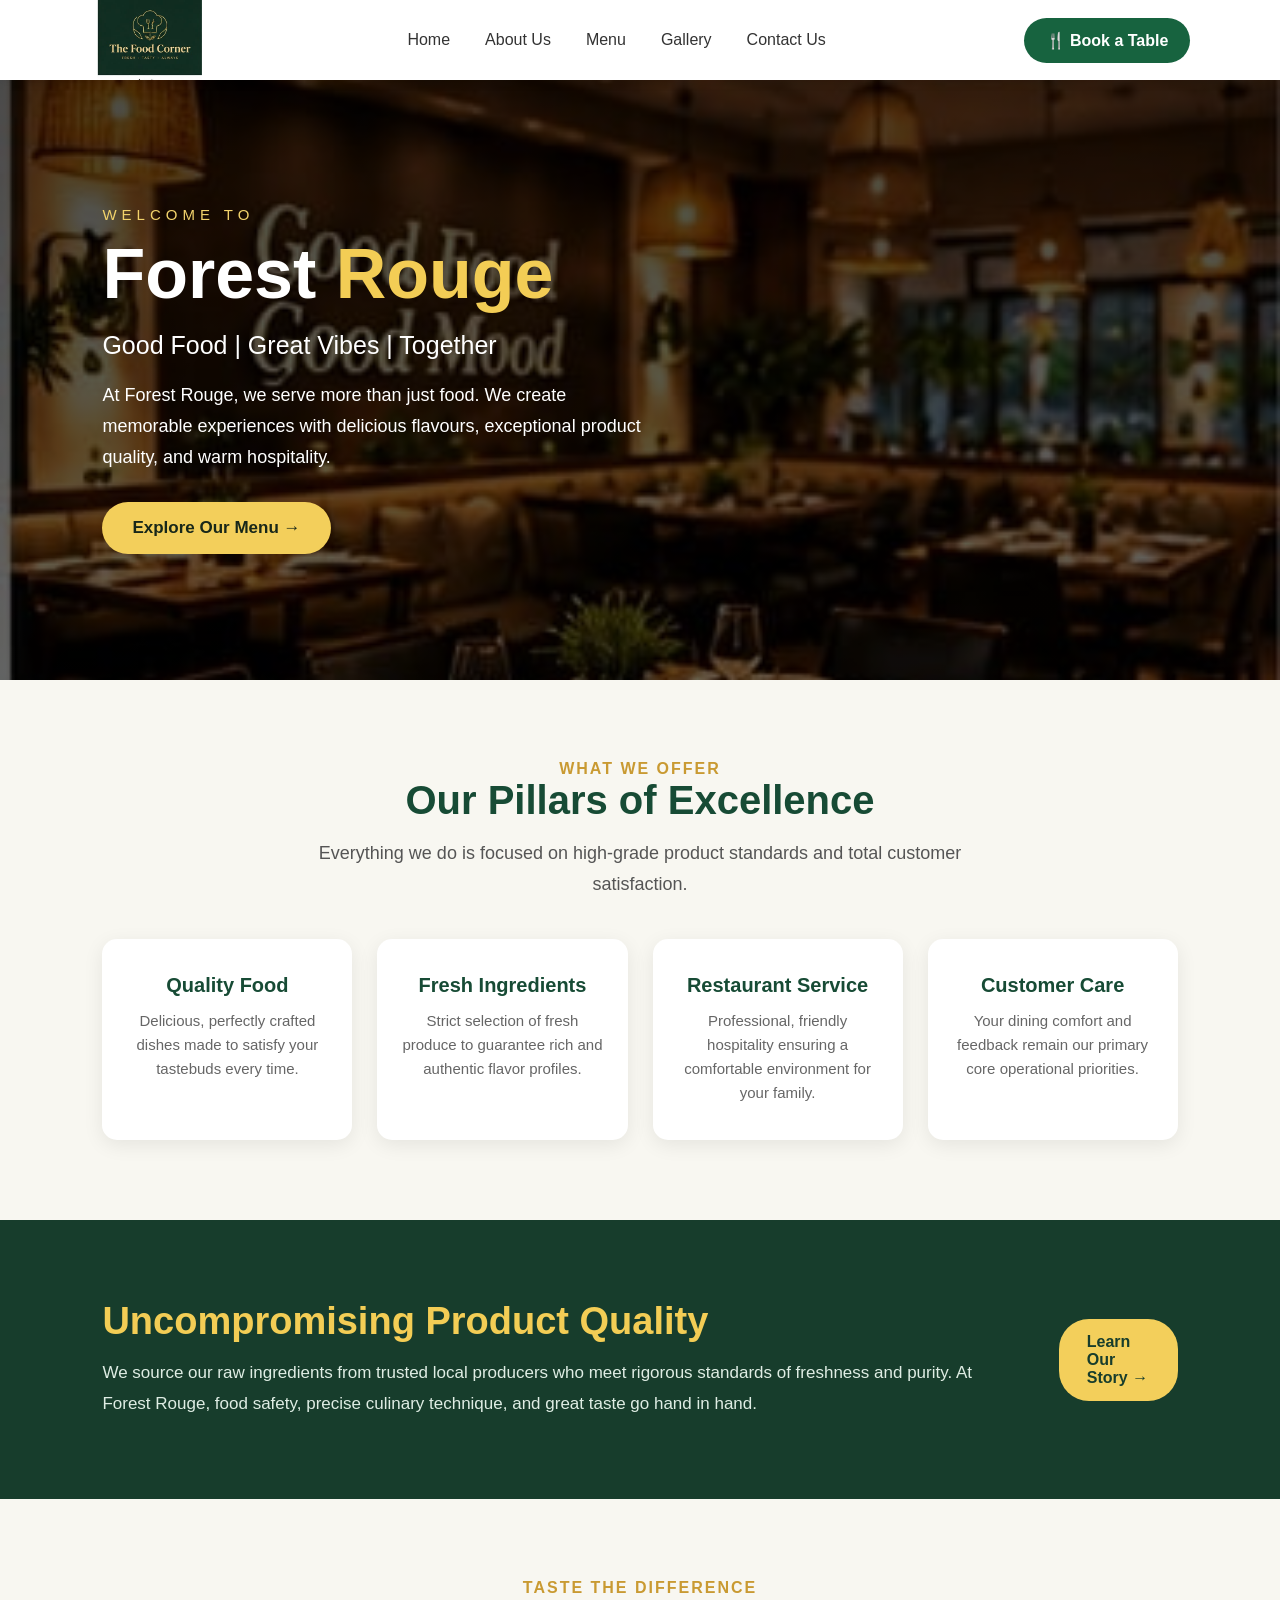
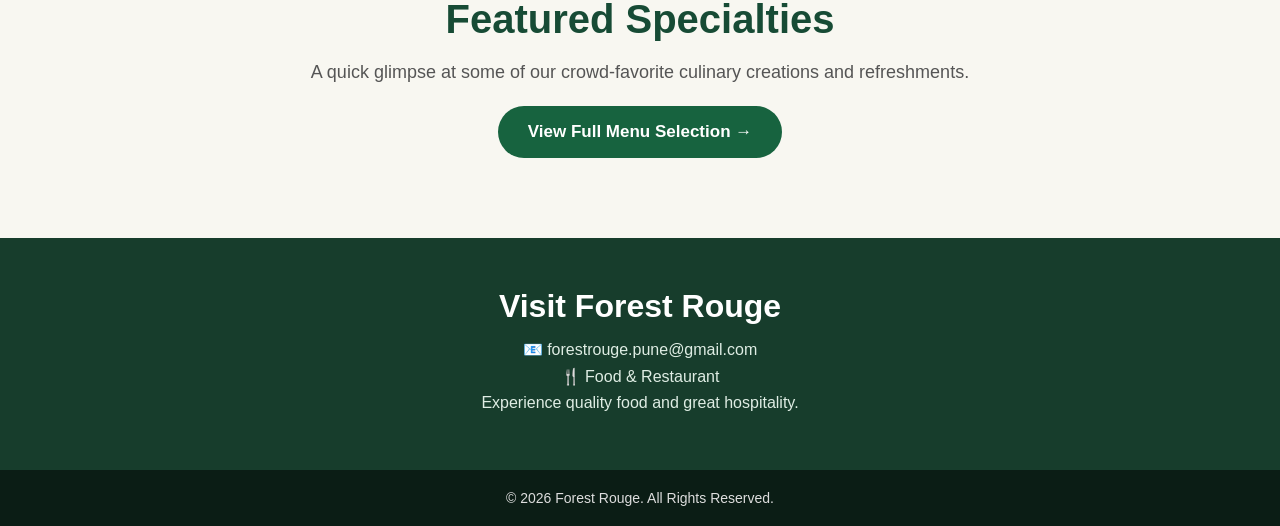
==== index.html @ ba3a2289 "my first project" ====
<!DOCTYPE html>
<html lang="en">
<head>
    <meta charset="UTF-8">
    <meta name="viewport" content="width=device-width, initial-scale=1.0">
    <title>Forest Rouge | Food & Restaurant</title>
    <link rel="stylesheet" href="css/master.css">
    <style>
        /* Extra styling for rich home sections */
        .hero {
            min-height: 600px;
           background: linear-gradient(rgba(0,0,0,0.70), rgba(0,0,0,0.60)), url("../images/hero.jpeg") center/cover no-repeat;
            display: flex;
            align-items: center;
            padding: 80px 8%;
            color: white;
        }
        .hero-image-box img {
    width: 100%;
    max-width: 450px;
    height: 350px;
    object-fit: cover;
    border-radius: 20px;
    box-shadow: 0 10px 30px rgba(0,0,0,0.3);
    border: 3px solid rgba(255, 255, 255, 0.2);
}
        .hero-content { max-width: 650px; }
        .welcome { letter-spacing: 5px; font-size: 15px; color: #f2d36b; margin-bottom: 15px; }
        .hero h1 { font-size: 70px; line-height: 1.05; margin-bottom: 20px; }
        .hero h1 span { color: #f3cd55; }
        .tagline { font-size: 25px; margin-bottom: 20px; }
        .hero p { font-size: 18px; line-height: 1.7; max-width: 550px; margin-bottom: 30px; }
        .menu-btn { display: inline-block; background: #f3cf5b; color: #182719; padding: 16px 30px; border-radius: 30px; text-decoration: none; font-weight: bold; font-size: 17px; }

        /* Feature Cards */
        .features {
            display: grid;
            grid-template-columns: repeat(4, 1fr);
            gap: 25px;
            margin-top: 40px;
        }
        .card {
            background: white;
            padding: 35px 20px;
            border-radius: 15px;
            box-shadow: 0 5px 20px rgba(0,0,0,0.08);
            transition: 0.3s;
            text-align: center;
        }
        .card:hover { transform: translateY(-8px); }
        .card h3 { margin-bottom: 12px; color: #174b35; font-size: 20px; }
        .card p { color: #666; line-height: 1.6; font-size: 15px; }

        /* Quality Commitment Banner Section */
        .quality-banner {
            background: #173d2c;
            color: white;
            padding: 80px 8%;
            display: flex;
            align-items: center;
            justify-content: space-between;
            gap: 40px;
        }
        .quality-banner text { flex: 1; }
        .quality-banner h2 { font-size: 38px; margin-bottom: 15px; color: #f3cd55; }
        .quality-banner p { font-size: 17px; line-height: 1.8; color: #dfede4; }
        

        @media (max-width: 900px) {
            .features { grid-template-columns: repeat(2, 1fr); }
            .hero h1 { font-size: 45px; }
            .quality-banner { flex-direction: column; text-align: center; }
        }
        @media (max-width: 600px) {
            .features { grid-template-columns: 1fr; }
        }
    </style>
</head>
<body>

    <!-- DYNAMIC NAVBAR PLACEHOLDER -->
    <div id="nav-placeholder"></div>

    <!-- MAIN PAGE CONTENT -->
    <main>

        <!-- SECTION 1: HERO SECTION -->
        <header class="hero">
            <div class="hero-content">
                <div class="welcome">WELCOME TO</div>
                <h1>Forest <span>Rouge</span></h1>
                <div class="tagline">Good Food | Great Vibes | Together</div>
                <p>
                    At Forest Rouge, we serve more than just food. We create memorable experiences with delicious
                    flavours, exceptional product quality, and warm hospitality.
                </p>
                <a href="menu.html" class="menu-btn">Explore Our Menu →</a>
            </div>
            
            
        </header>

        <!-- SECTION 2: CORE SERVICES / PILLARS -->
        <section class="section">
            <span style="color: #c99a32; font-weight: bold; letter-spacing: 2px;">WHAT WE OFFER</span>
            <h2 class="section-title">Our Pillars of Excellence</h2>
            <p class="section-text">
                Everything we do is focused on high-grade product standards and total customer satisfaction.
            </p>

            <div class="features">
                <div class="card">
                    <h3>Quality Food</h3>
                    <p>Delicious, perfectly crafted dishes made to satisfy your tastebuds every time.</p>
                </div>
                <div class="card">
                    <h3>Fresh Ingredients</h3>
                    <p>Strict selection of fresh produce to guarantee rich and authentic flavor profiles.</p>
                </div>
                <div class="card">
                    <h3>Restaurant Service</h3>
                    <p>Professional, friendly hospitality ensuring a comfortable environment for your family.</p>
                </div>
                <div class="card">
                    <h3>Customer Care</h3>
                    <p>Your dining comfort and feedback remain our primary core operational priorities.</p>
                </div>
            </div>
        </section>

        <!-- SECTION 3: QUALITY COMMITMENT HIGHLIGHT BANNER -->
        <section class="quality-banner">
            <div>
                <h2>Uncompromising Product Quality</h2>
                <p>
                    We source our raw ingredients from trusted local producers who meet rigorous standards of freshness and purity. 
                    At Forest Rouge, food safety, precise culinary technique, and great taste go hand in hand.
                </p>
            </div>
            <div>
                <a href="about_us.html" style="background: #f3cf5b; color: #173d2c; padding: 14px 28px; border-radius: 30px; text-decoration: none; font-weight: bold; display: inline-block;">Learn Our Story →</a>
            </div>
        </section>

        <!-- SECTION 4: MENU SNEAK PEEK -->
        <section class="section">
            <span style="color: #c99a32; font-weight: bold; letter-spacing: 2px;">TASTE THE DIFFERENCE</span>
            <h2 class="section-title">Featured Specialties</h2>
            <p class="section-text">
                A quick glimpse at some of our crowd-favorite culinary creations and refreshments.
            </p>
            <br>
            <a href="menu.html" class="menu-btn" style="background: #17633f; color: white;">View Full Menu Selection →</a>
        </section>

    </main>

    <!-- DYNAMIC FOOTER PLACEHOLDER -->
    <div id="footer-placeholder"></div>

    <!-- TEMPLATE INJECTION SCRIPT -->
    <script>
        document.addEventListener("DOMContentLoaded", function() {
            fetch("navbar.html").then(res => res.text()).then(data => document.getElementById("nav-placeholder").innerHTML = data);
            fetch("footer.html").then(res => res.text()).then(data => document.getElementById("footer-placeholder").innerHTML = data);
        });
    </script>

</body>
</html>
---- css/master.css ----
/* ==========================================
   FOREST ROUGE - MASTER STYLESHEET
   ========================================== */

* {
    margin: 0;
    padding: 0;
    box-sizing: border-box;
    font-family: Arial, sans-serif;
}

body {
    background: #f8f7f1;
    color: #173d2c;
    display: flex;
    flex-direction: column;
    min-height: 100vh;
}

main {
    flex: 1; /* Pushes footer down if content is short */
}

/* NAVBAR */
nav {
    height: 80px;
    background: white;
    display: flex;
    align-items: center;
    justify-content: space-between;
    padding: 0 7%;
    box-shadow: 0 2px 10px rgba(0,0,0,0.08);
    position: sticky;
    top: 0;
    z-index: 1000;
}

.logo {
    font-size: 28px;
    font-weight: bold;
    color: #174b35;
    display: flex;
    align-items: center;
    gap: 0;
}

.logo-item {
    display: inline-block;
}

.logo img {
    width: 120px;
    height: 80px;
    object-fit: contain;
}

.logo span {
    color: #c99a32;
}

.nav-links {
    display: flex;
    gap: 35px;
    list-style: none;
}

.nav-links a {
    text-decoration: none;
    color: #333;
    font-size: 16px;
    transition: 0.3s;
}

.nav-links a:hover, .nav-links a.active {
    color: #197044;
    font-weight: bold;
}

.book-btn {
    background: #17633f;
    color: white;
    padding: 13px 22px;
    border-radius: 30px;
    text-decoration: none;
    font-weight: bold;
    transition: 0.3s;
}

.book-btn:hover {
    background: #124d31;
}

/* GENERAL SECTIONS */
.section {
    padding: 80px 8%;
    text-align: center;
}

.section-title {
    font-size: 40px;
    margin-bottom: 15px;
    color: #174b35;
}

.section-text {
    max-width: 700px;
    margin: auto;
    color: #555;
    line-height: 1.7;
    font-size: 18px;
}

/* ABOUT PAGE SPECIFIC STYLES */
.about-hero {
    background: linear-gradient(rgba(0,0,0,0.6), rgba(0,0,0,0.6)), url("../images/hero.jpeg") center/cover no-repeat;
    padding: 100px 8%;
    text-align: center;
    color: white;
}

.about-hero h1 {
    font-size: 50px;
    margin-bottom: 10px;
}

.about-hero h1 span {
    color: #f3cd55;
}

.about-grid {
    display: grid;
    grid-template-columns: 1fr 1fr;
    gap: 50px;
    align-items: center;
    padding: 80px 8%;
    background: white;
}

.about-text-content h2 {
    font-size: 36px;
    color: #174b35;
    margin-bottom: 20px;
}

.about-text-content p {
    color: #555;
    line-height: 1.8;
    margin-bottom: 20px;
    font-size: 17px;
}

.about-image-wrapper img {
    width: 100%;
    border-radius: 15px;
    box-shadow: 0 10px 30px rgba(0,0,0,0.1);
}

/* CONTACT CONTAINER (Inside Footer) */
.contact {
    background: #173d2c;
    color: white;
    text-align: center;
    padding: 50px 20px;
}

.contact h2 {
    font-size: 32px;
    margin-bottom: 15px;
}

.contact p {
    margin: 8px;
    font-size: 16px;
    color: #dfede4;
}

/* FOOTER */
footer {
    background: #10291f;
    color: #ddd;
    text-align: center;
}

.footer-bottom {
    padding: 20px;
    background: #0b1d15;
    font-size: 14px;
}

/* RESPONSIVE DESIGN */
@media (max-width: 900px) {
    .nav-links {
        display: none;
    }
    .about-grid {
        grid-template-columns: 1fr;
        gap: 30px;
        padding: 50px 5%;
    }
}
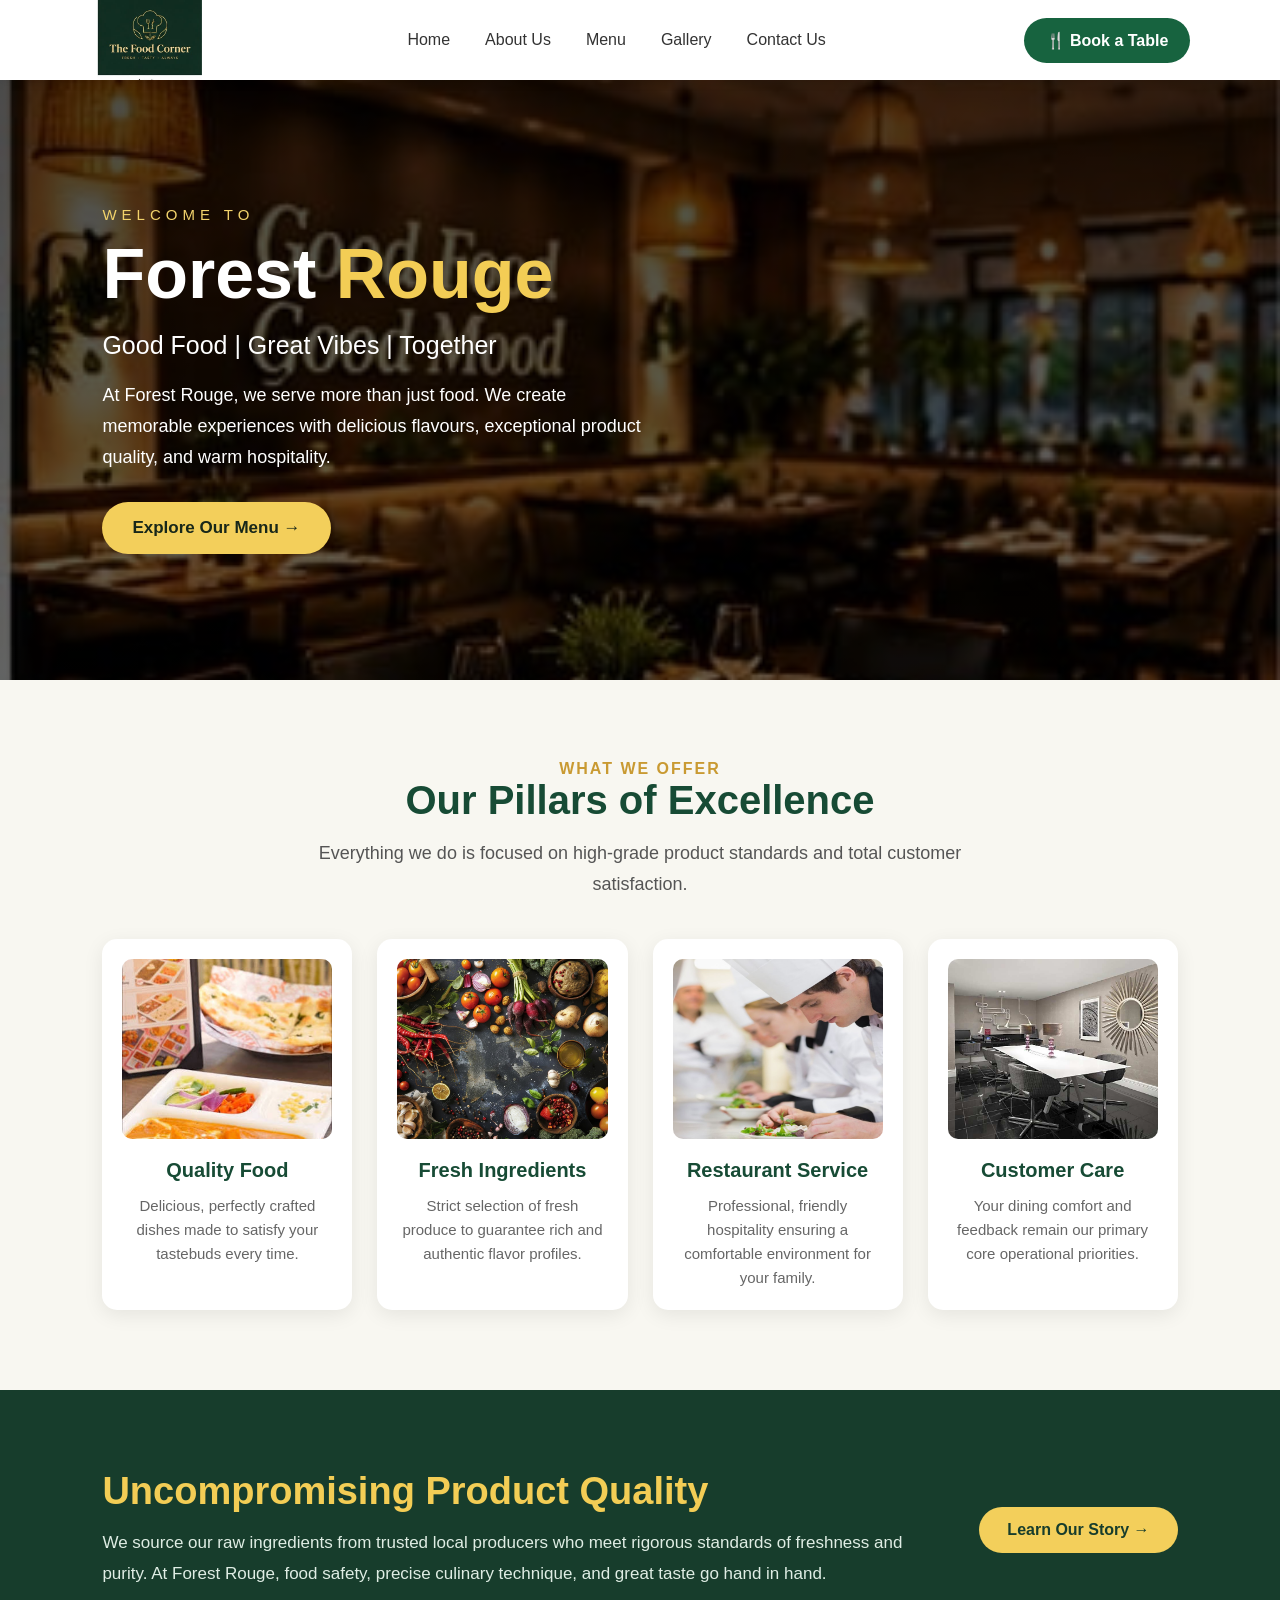
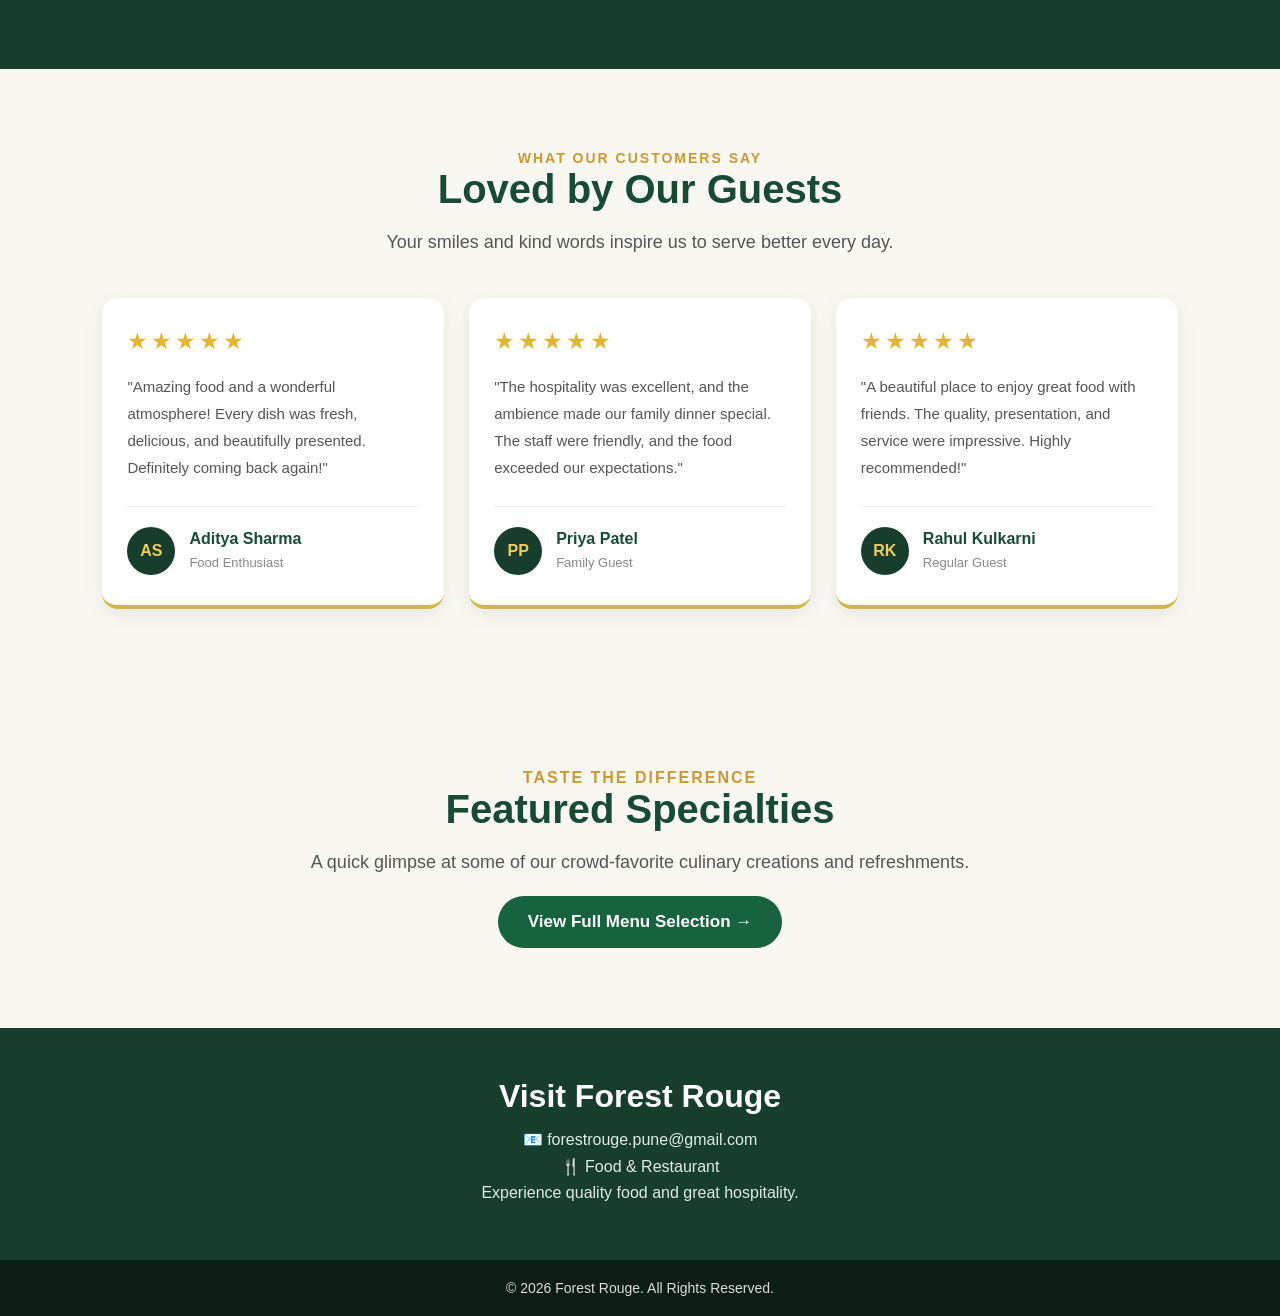
==== commit 6471d18a: "new updates" ====
--- a/index.html
+++ b/index.html
@@ -5,32 +5,72 @@
     <meta name="viewport" content="width=device-width, initial-scale=1.0">
     <title>Forest Rouge | Food & Restaurant</title>
     <link rel="stylesheet" href="css/master.css">
+
     <style>
-        /* Extra styling for rich home sections */
+        /* Hero Section */
         .hero {
             min-height: 600px;
-           background: linear-gradient(rgba(0,0,0,0.70), rgba(0,0,0,0.60)), url("../images/hero.jpeg") center/cover no-repeat;
+            background: linear-gradient(rgba(0,0,0,0.70), rgba(0,0,0,0.60)),
+                        url("../images/hero.jpeg") center/cover no-repeat;
             display: flex;
             align-items: center;
             padding: 80px 8%;
             color: white;
         }
+
         .hero-image-box img {
-    width: 100%;
-    max-width: 450px;
-    height: 350px;
-    object-fit: cover;
-    border-radius: 20px;
-    box-shadow: 0 10px 30px rgba(0,0,0,0.3);
-    border: 3px solid rgba(255, 255, 255, 0.2);
-}
-        .hero-content { max-width: 650px; }
-        .welcome { letter-spacing: 5px; font-size: 15px; color: #f2d36b; margin-bottom: 15px; }
-        .hero h1 { font-size: 70px; line-height: 1.05; margin-bottom: 20px; }
-        .hero h1 span { color: #f3cd55; }
-        .tagline { font-size: 25px; margin-bottom: 20px; }
-        .hero p { font-size: 18px; line-height: 1.7; max-width: 550px; margin-bottom: 30px; }
-        .menu-btn { display: inline-block; background: #f3cf5b; color: #182719; padding: 16px 30px; border-radius: 30px; text-decoration: none; font-weight: bold; font-size: 17px; }
+            width: 100%;
+            max-width: 450px;
+            height: 350px;
+            object-fit: cover;
+            border-radius: 20px;
+            box-shadow: 0 10px 30px rgba(0,0,0,0.3);
+            border: 3px solid rgba(255,255,255,0.2);
+        }
+
+        .hero-content {
+            max-width: 650px;
+        }
+
+        .welcome {
+            letter-spacing: 5px;
+            font-size: 15px;
+            color: #f2d36b;
+            margin-bottom: 15px;
+        }
+
+        .hero h1 {
+            font-size: 70px;
+            line-height: 1.05;
+            margin-bottom: 20px;
+        }
+
+        .hero h1 span {
+            color: #f3cd55;
+        }
+
+        .tagline {
+            font-size: 25px;
+            margin-bottom: 20px;
+        }
+
+        .hero p {
+            font-size: 18px;
+            line-height: 1.7;
+            max-width: 550px;
+            margin-bottom: 30px;
+        }
+
+        .menu-btn {
+            display: inline-block;
+            background: #f3cf5b;
+            color: #182719;
+            padding: 16px 30px;
+            border-radius: 30px;
+            text-decoration: none;
+            font-weight: bold;
+            font-size: 17px;
+        }
 
         /* Feature Cards */
         .features {
@@ -39,19 +79,44 @@
             gap: 25px;
             margin-top: 40px;
         }
+
         .card {
             background: white;
-            padding: 35px 20px;
+            padding: 20px;
             border-radius: 15px;
             box-shadow: 0 5px 20px rgba(0,0,0,0.08);
             transition: 0.3s;
             text-align: center;
-        }
-        .card:hover { transform: translateY(-8px); }
-        .card h3 { margin-bottom: 12px; color: #174b35; font-size: 20px; }
-        .card p { color: #666; line-height: 1.6; font-size: 15px; }
-
-        /* Quality Commitment Banner Section */
+            overflow: hidden;
+        }
+
+        .card:hover {
+            transform: translateY(-8px);
+        }
+
+        /* NEW: Images inside feature cards */
+        .card img {
+            width: 100%;
+            height: 180px;
+            object-fit: cover;
+            border-radius: 10px;
+            margin-bottom: 20px;
+            display: block;
+        }
+
+        .card h3 {
+            margin-bottom: 12px;
+            color: #174b35;
+            font-size: 20px;
+        }
+
+        .card p {
+            color: #666;
+            line-height: 1.6;
+            font-size: 15px;
+        }
+
+        /* Quality Commitment Banner */
         .quality-banner {
             background: #173d2c;
             color: white;
@@ -61,21 +126,160 @@
             justify-content: space-between;
             gap: 40px;
         }
-        .quality-banner text { flex: 1; }
-        .quality-banner h2 { font-size: 38px; margin-bottom: 15px; color: #f3cd55; }
-        .quality-banner p { font-size: 17px; line-height: 1.8; color: #dfede4; }
-        
-
+
+        .quality-banner > div:first-child {
+            flex: 1;
+        }
+
+        .quality-banner h2 {
+            font-size: 38px;
+            margin-bottom: 15px;
+            color: #f3cd55;
+        }
+
+        .quality-banner p {
+            font-size: 17px;
+            line-height: 1.8;
+            color: #dfede4;
+        }
+
+        /* Customer Reviews Section */
+        .reviews-section {
+            background: #f8f7f1;
+            padding: 80px 8%;
+            text-align: center;
+        }
+
+        .review-label {
+            color: #c99a32;
+            font-weight: bold;
+            letter-spacing: 2px;
+            font-size: 14px;
+        }
+
+        .reviews-container {
+            display: grid;
+            grid-template-columns: repeat(3, minmax(0, 1fr));
+            gap: 25px;
+            margin-top: 40px;
+            align-items: stretch;
+        }
+
+        .review-card {
+            background: #ffffff;
+            padding: 30px 25px;
+            border-radius: 16px;
+            text-align: left;
+            box-shadow: 0 5px 20px rgba(0,0,0,0.07);
+            border-bottom: 4px solid #d6b34b;
+            transition: transform 0.3s ease, box-shadow 0.3s ease;
+            display: flex;
+            flex-direction: column;
+            min-width: 0;
+        }
+
+        .review-card:hover {
+            transform: translateY(-8px);
+            box-shadow: 0 12px 28px rgba(0,0,0,0.12);
+        }
+
+        .stars {
+            color: #e2b52e;
+            font-size: 23px;
+            letter-spacing: 3px;
+            margin-bottom: 18px;
+        }
+
+        .review-text {
+            color: #555555;
+            font-size: 15px;
+            line-height: 1.8;
+            margin-bottom: 25px;
+            flex-grow: 1;
+        }
+
+        .reviewer {
+            display: flex;
+            align-items: center;
+            gap: 14px;
+            border-top: 1px solid #eeeeee;
+            padding-top: 20px;
+            margin-top: auto;
+        }
+
+        .review-avatar {
+            width: 48px;
+            height: 48px;
+            border-radius: 50%;
+            background: #173d2c;
+            color: #f3cd55;
+            display: flex;
+            align-items: center;
+            justify-content: center;
+            font-weight: bold;
+            font-size: 16px;
+            flex-shrink: 0;
+        }
+
+        .reviewer h3 {
+            color: #174b35;
+            font-size: 16px;
+            margin: 0 0 5px;
+        }
+
+        .reviewer span {
+            color: #888888;
+            font-size: 13px;
+        }
+
+        /* Responsive Design */
         @media (max-width: 900px) {
-            .features { grid-template-columns: repeat(2, 1fr); }
-            .hero h1 { font-size: 45px; }
-            .quality-banner { flex-direction: column; text-align: center; }
-        }
+            .features {
+                grid-template-columns: repeat(2, 1fr);
+            }
+
+            .hero h1 {
+                font-size: 45px;
+            }
+
+            .quality-banner {
+                flex-direction: column;
+                text-align: center;
+            }
+
+            .reviews-container {
+                gap: 15px;
+            }
+
+            .review-card {
+                padding: 22px 16px;
+            }
+        }
+
         @media (max-width: 600px) {
-            .features { grid-template-columns: 1fr; }
+            .features {
+                grid-template-columns: 1fr;
+            }
+
+            .card img {
+                height: 220px;
+            }
+
+            .reviews-container {
+                grid-template-columns: 1fr;
+            }
+
+            .reviews-section {
+                padding: 55px 6%;
+            }
+
+            .review-card {
+                padding: 25px 20px;
+            }
         }
     </style>
 </head>
+
 <body>
 
     <!-- DYNAMIC NAVBAR PLACEHOLDER -->
@@ -88,69 +292,195 @@
         <header class="hero">
             <div class="hero-content">
                 <div class="welcome">WELCOME TO</div>
+
                 <h1>Forest <span>Rouge</span></h1>
-                <div class="tagline">Good Food | Great Vibes | Together</div>
+
+                <div class="tagline">
+                    Good Food | Great Vibes | Together
+                </div>
+
                 <p>
                     At Forest Rouge, we serve more than just food. We create memorable experiences with delicious
                     flavours, exceptional product quality, and warm hospitality.
                 </p>
-                <a href="menu.html" class="menu-btn">Explore Our Menu →</a>
+
+                <a href="menu.html" class="menu-btn">
+                    Explore Our Menu →
+                </a>
             </div>
-            
-            
         </header>
 
         <!-- SECTION 2: CORE SERVICES / PILLARS -->
         <section class="section">
-            <span style="color: #c99a32; font-weight: bold; letter-spacing: 2px;">WHAT WE OFFER</span>
+            <span style="color: #c99a32; font-weight: bold; letter-spacing: 2px;">
+                WHAT WE OFFER
+            </span>
+
             <h2 class="section-title">Our Pillars of Excellence</h2>
+
             <p class="section-text">
                 Everything we do is focused on high-grade product standards and total customer satisfaction.
             </p>
 
             <div class="features">
+
                 <div class="card">
+                    <img src="images/chhole.jpg"
+                         alt="Delicious freshly prepared restaurant food">
+
                     <h3>Quality Food</h3>
-                    <p>Delicious, perfectly crafted dishes made to satisfy your tastebuds every time.</p>
-                </div>
+
+                    <p>
+                        Delicious, perfectly crafted dishes made to satisfy your tastebuds every time.
+                    </p>
+                </div>
+
                 <div class="card">
+                    <img src="images/fresh.jpg"
+                         alt="Fresh ingredients and vegetables">
+
                     <h3>Fresh Ingredients</h3>
-                    <p>Strict selection of fresh produce to guarantee rich and authentic flavor profiles.</p>
-                </div>
+
+                    <p>
+                        Strict selection of fresh produce to guarantee rich and authentic flavor profiles.
+                    </p>
+                </div>
+
                 <div class="card">
+                    <img src="images/service.jpg"
+                         alt="Restaurant dining and hospitality">
+
                     <h3>Restaurant Service</h3>
-                    <p>Professional, friendly hospitality ensuring a comfortable environment for your family.</p>
-                </div>
+
+                    <p>
+                        Professional, friendly hospitality ensuring a comfortable environment for your family.
+                    </p>
+                </div>
+
                 <div class="card">
+                    <img src="images/geust.jpg"
+                         alt="Friendly customer service at a restaurant">
+
                     <h3>Customer Care</h3>
-                    <p>Your dining comfort and feedback remain our primary core operational priorities.</p>
-                </div>
+
+                    <p>
+                        Your dining comfort and feedback remain our primary core operational priorities.
+                    </p>
+                </div>
+
             </div>
         </section>
 
-        <!-- SECTION 3: QUALITY COMMITMENT HIGHLIGHT BANNER -->
+        <!-- SECTION 3: QUALITY COMMITMENT BANNER -->
         <section class="quality-banner">
             <div>
                 <h2>Uncompromising Product Quality</h2>
+
                 <p>
-                    We source our raw ingredients from trusted local producers who meet rigorous standards of freshness and purity. 
+                    We source our raw ingredients from trusted local producers who meet rigorous standards of freshness and purity.
                     At Forest Rouge, food safety, precise culinary technique, and great taste go hand in hand.
                 </p>
             </div>
+
             <div>
-                <a href="about_us.html" style="background: #f3cf5b; color: #173d2c; padding: 14px 28px; border-radius: 30px; text-decoration: none; font-weight: bold; display: inline-block;">Learn Our Story →</a>
+                <a href="about_us.html"
+                   style="background: #f3cf5b; color: #173d2c; padding: 14px 28px; border-radius: 30px; text-decoration: none; font-weight: bold; display: inline-block;">
+                    Learn Our Story →
+                </a>
             </div>
         </section>
 
-        <!-- SECTION 4: MENU SNEAK PEEK -->
+        <!-- SECTION 4: CUSTOMER REVIEWS -->
+        <section class="reviews-section">
+            <span class="review-label">WHAT OUR CUSTOMERS SAY</span>
+
+            <h2 class="section-title">Loved by Our Guests</h2>
+
+            <p class="section-text">
+                Your smiles and kind words inspire us to serve better every day.
+            </p>
+
+            <div class="reviews-container">
+
+                <!-- REVIEW 1 -->
+                <div class="review-card">
+                    <div class="stars">★★★★★</div>
+
+                    <p class="review-text">
+                        "Amazing food and a wonderful atmosphere! Every dish was fresh,
+                        delicious, and beautifully presented. Definitely coming back again!"
+                    </p>
+
+                    <div class="reviewer">
+                        <div class="review-avatar">AS</div>
+
+                        <div>
+                            <h3>Aditya Sharma</h3>
+                            <span>Food Enthusiast</span>
+                        </div>
+                    </div>
+                </div>
+
+                <!-- REVIEW 2 -->
+                <div class="review-card">
+                    <div class="stars">★★★★★</div>
+
+                    <p class="review-text">
+                        "The hospitality was excellent, and the ambience made our family
+                        dinner special. The staff were friendly, and the food exceeded our expectations."
+                    </p>
+
+                    <div class="reviewer">
+                        <div class="review-avatar">PP</div>
+
+                        <div>
+                            <h3>Priya Patel</h3>
+                            <span>Family Guest</span>
+                        </div>
+                    </div>
+                </div>
+
+                <!-- REVIEW 3 -->
+                <div class="review-card">
+                    <div class="stars">★★★★★</div>
+
+                    <p class="review-text">
+                        "A beautiful place to enjoy great food with friends. The quality,
+                        presentation, and service were impressive. Highly recommended!"
+                    </p>
+
+                    <div class="reviewer">
+                        <div class="review-avatar">RK</div>
+
+                        <div>
+                            <h3>Rahul Kulkarni</h3>
+                            <span>Regular Guest</span>
+                        </div>
+                    </div>
+                </div>
+
+            </div>
+        </section>
+
+        <!-- SECTION 5: MENU SNEAK PEEK -->
         <section class="section">
-            <span style="color: #c99a32; font-weight: bold; letter-spacing: 2px;">TASTE THE DIFFERENCE</span>
+            <span style="color: #c99a32; font-weight: bold; letter-spacing: 2px;">
+                TASTE THE DIFFERENCE
+            </span>
+
             <h2 class="section-title">Featured Specialties</h2>
+
             <p class="section-text">
                 A quick glimpse at some of our crowd-favorite culinary creations and refreshments.
             </p>
+
             <br>
-            <a href="menu.html" class="menu-btn" style="background: #17633f; color: white;">View Full Menu Selection →</a>
+
+            <a href="menu.html"
+               class="menu-btn"
+               style="background: #17633f; color: white;">
+                View Full Menu Selection →
+            </a>
         </section>
 
     </main>
@@ -160,9 +490,18 @@
 
     <!-- TEMPLATE INJECTION SCRIPT -->
     <script>
-        document.addEventListener("DOMContentLoaded", function() {
-            fetch("navbar.html").then(res => res.text()).then(data => document.getElementById("nav-placeholder").innerHTML = data);
-            fetch("footer.html").then(res => res.text()).then(data => document.getElementById("footer-placeholder").innerHTML = data);
+        document.addEventListener("DOMContentLoaded", function () {
+            fetch("navbar.html")
+                .then(res => res.text())
+                .then(data => {
+                    document.getElementById("nav-placeholder").innerHTML = data;
+                });
+
+            fetch("footer.html")
+                .then(res => res.text())
+                .then(data => {
+                    document.getElementById("footer-placeholder").innerHTML = data;
+                });
         });
     </script>
 
